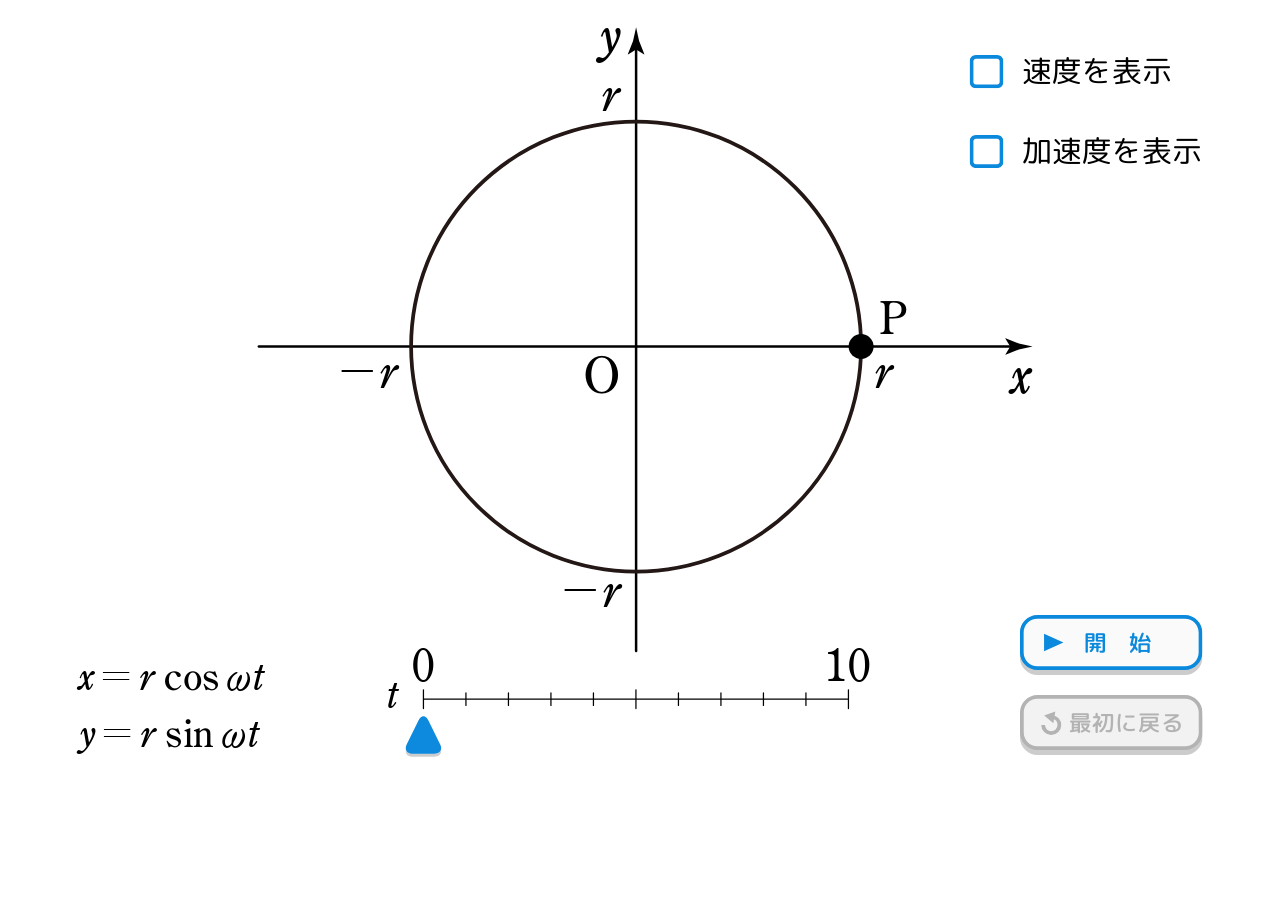
==== CONTENT_06/index.html @ 59f00c8e "create c06" ====
<!DOCTYPE html>
<html lang="jp">

<head>
  <title>等速円運動</title>
  <meta charset="UTF-8" />
  <meta name="viewport"
    content="width=device-width, initial-scale=1.0, minimum-scale=1.0, maximum-scale=1.0, user-scalable=0, viewport-fit=cover" />
  <meta name="robots" content="noindex, nofollow" />
  <link rel="stylesheet" href="css/main.css?ts=20260908" />
  <link type="text/css" rel="stylesheet" href="css/jquery-ui.min.css?ts=20260908" />
  <link rel="stylesheet" href="css/index.css?ts=20260908" />

  <script src="js/jquery-3.2.1.min.js?ts=20260908" defer></script>
  <script src="js/jquery-ui.min.js?ts=20260908" defer></script>
  <script src="js/pinch.js?ts=20260908" defer></script>

  <script src="js/lodash.min.js?ts=20260908" defer></script>
  <script src="js/autoResize.js?ts=20260908" defer></script>
  <script src="js/3D-1.0.2.js?ts=20260908" defer></script>
  <script src="js/config.js?ts=20260908" defer></script>
  <script src="js/snap.svg-min.js?ts=20260908" defer></script>

  <script src="js/c06.js?ts=20260908" defer></script>
</head>

<body touch-action="none" oncontextmenu="return false">
  <div id="overlay" style="width: 100%; height: 100%; z-index: -1; background-color: transparent; position: absolute">
  </div>
  <div id="divBody" style="position: relative; left: 0px; top: 0px; overflow: hidden">
    <svg id="svg_root" width="1024" height="648" viewBox="0 0 1024 648" style="left: 0px">
      <g transform="matrix(1,0,0,1,0,0)" id="background">
        <rect id="rect-bg" width="1024" height="648" style="fill: none; opacity: 0; stroke: none" />
      </g>

      <defs>
        <!-- Filter Shadow -->
        <filter id="drop-shadow-1" filterUnits="userSpaceOnUse">
          <feOffset dx="0" dy="2.5" />
          <feGaussianBlur result="blur" stdDeviation="0" />
          <feFlood flood-color="#000" flood-opacity=".2" />
          <feComposite in2="blur" operator="in" />
          <feComposite in="SourceGraphic" />
        </filter>

        <!-- Checkbox Symbols -->
        <symbol id="checkbox" viewBox="0 0 27 26.47">
          <rect x="1.5" y="1.5" width="24" height="23.47" rx="3.5" ry="3.5" style="fill:#fff; stroke-width:0px;" />
          <path
            d="m22,3c1.08,0,2,.92,2,2v16.47c0,1.08-.92,2-2,2H5c-1.08,0-2-.92-2-2V5c0-1.08.92-2,2-2h17m0-3H5C2.25,0,0,2.25,0,5v16.47c0,2.75,2.25,5,5,5h17c2.75,0,5-2.25,5-5V5c0-2.75-2.25-5-5-5h0Z"
            style="fill:#0b89dd; stroke-width:0px;" />
          <polyline points="6.45 9.34 11.28 17.33 21.09 6.89"
            style="fill:none; stroke:#fff; stroke-miterlimit:10; stroke-width:4px;" />
        </symbol>

        <symbol id="checkbox_-_checked" viewBox="0 0 27 26.47">
          <rect x="1.5" y="1.5" width="24" height="23.47" rx="3.5" ry="3.5" style="fill:#fff; stroke-width:0px;" />
          <path
            d="m22,3c1.08,0,2,.92,2,2v16.47c0,1.08-.92,2-2,2H5c-1.08,0-2-.92-2-2V5c0-1.08.92-2,2-2h17m0-3H5C2.25,0,0,2.25,0,5v16.47c0,2.75,2.25,5,5,5h17c2.75,0,5-2.25,5-5V5c0-2.75-2.25-5-5-5h0Z"
            style="fill:#0b89dd; stroke-width:0px;" />
          <polyline points="6.45 9.34 11.28 17.33 21.09 6.89"
            style="fill:none; stroke:#0b89dd; stroke-miterlimit:10; stroke-width:4px;" />
        </symbol>

        <!-- Button Symbols: 開始 (Start) -->
        <symbol id="_開始-off_2" viewBox="0 0 146 48">
          <g>
            <rect y="4" width="146" height="44" rx="14" ry="14" style="fill:#ccc; stroke-width:0px;" />
            <rect x="1.5" y="1.5" width="143" height="41" rx="12.5" ry="12.5" style="fill:#fafafa; stroke-width:0px;" />
            <path
              d="m132,3c6.07,0,11,4.93,11,11v16c0,6.07-4.93,11-11,11H14c-6.07,0-11-4.93-11-11V14C3,7.93,7.93,3,14,3h118m0-3H14C6.3,0,0,6.3,0,14v16C0,37.7,6.3,44,14,44h118c7.7,0,14-6.3,14-14V14c0-7.7-6.3-14-14-14h0Z"
              style="fill:#0b89dd; stroke-width:0px;" />
            <polygon points="19.31 28.96 19.31 14.96 34.81 21.96 19.31 28.96" style="fill:#0b89dd; stroke-width:0px;" />
            <text transform="translate(51.36 28.98)"
              style="fill:#0b89dd; font-family:rounded-mplus-1p-medium, 'Rounded M+ 1p'; font-size:18px; font-weight:500;">
              <tspan x="0" y="0" style="letter-spacing:1em;">開</tspan>
              <tspan x="36" y="0">始</tspan>
            </text>
          </g>
        </symbol>

        <symbol id="_開始-on_2" viewBox="0 0 146 48">
          <g>
            <rect y="4" width="146" height="44" rx="14" ry="14" style="fill:#0b89dd; stroke-width:0px;" />
            <polygon points="19.31 32.96 19.31 18.96 34.81 25.96 19.31 32.96" style="fill:#fff; stroke-width:0px;" />
            <text transform="translate(51.36 32.98)"
              style="fill:#fff; font-family:rounded-mplus-1p-medium, 'Rounded M+ 1p'; font-size:18px; font-weight:500;">
              <tspan x="0" y="0" style="letter-spacing:1em;">開</tspan>
              <tspan x="36" y="0">始</tspan>
            </text>
          </g>
        </symbol>

        <symbol id="_開始-invalid_2-2" viewBox="0 0 146 48">
          <g>
            <rect y="4" width="146" height="44" rx="14" ry="14" style="fill:#ccc; stroke-width:0px;" />
            <rect x="1.5" y="1.5" width="143" height="41" rx="12.5" ry="12.5" style="fill:#f2f2f2; stroke-width:0px;" />
            <path
              d="m132,3c6.07,0,11,4.93,11,11v16c0,6.07-4.93,11-11,11H14c-6.07,0-11-4.93-11-11V14C3,7.93,7.93,3,14,3h118m0-3H14C6.3,0,0,6.3,0,14v16C0,37.7,6.3,44,14,44h118c7.7,0,14-6.3,14-14V14c0-7.7-6.3-14-14-14h0Z"
              style="fill:#b3b3b3; stroke-width:0px;" />
            <polygon points="19.31 28.96 19.31 14.96 34.81 21.96 19.31 28.96" style="fill:#b3b3b3; stroke-width:0px;" />
            <text transform="translate(51.36 28.98)"
              style="fill:#b3b3b3; font-family:rounded-mplus-1p-medium, 'Rounded M+ 1p'; font-size:18px; font-weight:500;">
              <tspan x="0" y="0" style="letter-spacing:1em;">開</tspan>
              <tspan x="36" y="0">始</tspan>
            </text>
          </g>
        </symbol>

        <!-- Button Symbols: 一時停止 (Pause) -->
        <symbol id="_一時停止-valid_2" viewBox="0 0 146 48">
          <g>
            <rect x="0" y="4" width="146" height="44" rx="14" ry="14" style="fill:#ccc; stroke-width:0px;" />
            <rect x="1.5" y="1.5" width="143" height="41" rx="12.5" ry="12.5" style="fill:#fafafa; stroke-width:0px;" />
            <path
              d="m132,3c6.07,0,11,4.93,11,11v16c0,6.07-4.93,11-11,11H14c-6.07,0-11-4.93-11-11V14C3,7.93,7.93,3,14,3h118m0-3H14C6.3,0,0,6.3,0,14v16c0,7.7,6.3,14,14,14h118c7.7,0,14-6.3,14-14V14c0-7.7-6.3-14-14-14h0Z"
              style="fill:#0b89dd; stroke-width:0px;" />
            <rect x="25.95" y="15.99" width="4" height="13" rx="1" ry="1" style="fill:#0b89dd; stroke-width:0px;" />
            <rect x="32.95" y="15.99" width="4" height="13" rx="1" ry="1" style="fill:#0b89dd; stroke-width:0px;" />
            <text transform="translate(48.05 28.98)"
              style="fill:#0b89dd; font-family:rounded-mplus-1p-medium, 'Rounded M+ 1p'; font-size:18px; font-weight:500;">
              <tspan x="0" y="0">一時停止</tspan>
            </text>
          </g>
        </symbol>

        <symbol id="_一時停止-push_2" viewBox="0 0 146 48">
          <g>
            <rect x="0" y="4" width="146" height="44" rx="14" ry="14" style="fill:#0b89dd; stroke-width:0px;" />
            <rect x="25.95" y="19.99" width="4" height="13" rx="1" ry="1" style="fill:#fff; stroke-width:0px;" />
            <rect x="32.95" y="19.99" width="4" height="13" rx="1" ry="1" style="fill:#fff; stroke-width:0px;" />
            <text transform="translate(48.05 32.98)"
              style="fill:#fff; font-family:rounded-mplus-1p-medium, 'Rounded M+ 1p'; font-size:18px; font-weight:500;">
              <tspan x="0" y="0">一時停止</tspan>
            </text>
          </g>
        </symbol>

        <!-- Button Symbols: 再開 (Resume) -->
        <symbol id="_再開-off_2" viewBox="0 0 146 48">
          <g>
            <rect x="0" y="4" width="146" height="44" rx="14" ry="14" style="fill:#ccc; stroke-width:0px;" />
            <rect x="1.5" y="1.5" width="143" height="41" rx="12.5" ry="12.5" style="fill:#fafafa; stroke-width:0px;" />
            <path
              d="m132,3c6.07,0,11,4.93,11,11v16c0,6.07-4.93,11-11,11H14c-6.07,0-11-4.93-11-11V14C3,7.93,7.93,3,14,3h118m0-3H14C6.3,0,0,6.3,0,14v16c0,7.7,6.3,14,14,14h118c7.7,0,14-6.3,14-14V14c0-7.7-6.3-14-14-14h0Z"
              style="fill:#0b89dd; stroke-width:0px;" />
            <polygon points="19.31 28.96 19.31 14.96 34.81 21.96 19.31 28.96" style="fill:#0b89dd; stroke-width:0px;" />
            <text transform="translate(51.57 28.98)"
              style="fill:#0b89dd; font-family:rounded-mplus-1p-medium, 'Rounded M+ 1p'; font-size:18px; font-weight:500;">
              <tspan x="0" y="0" style="letter-spacing:1em;">再</tspan>
              <tspan x="36" y="0">開</tspan>
            </text>
          </g>
        </symbol>

        <symbol id="_再開-on_2" viewBox="0 0 146 48">
          <g>
            <rect y="4" width="146" height="44" rx="14" ry="14" style="fill:#0b89dd; stroke-width:0px;" />
            <polygon points="19.31 32.96 19.31 18.96 34.81 25.96 19.31 32.96" style="fill:#fff; stroke-width:0px;" />
            <text transform="translate(51.39 32.98)"
              style="fill:#fff; font-family:rounded-mplus-1p-medium, 'Rounded M+ 1p'; font-size:18px; font-weight:500;">
              <tspan x="0" y="0" style="letter-spacing:1em;">再</tspan>
              <tspan x="36" y="0">開</tspan>
            </text>
          </g>
        </symbol>

        <symbol id="_再開-invalid_2" viewBox="0 0 146 48">
          <g>
            <rect x="0" y="4" width="146" height="44" rx="14" ry="14" style="fill:#ccc; stroke-width:0px;" />
            <rect x="1.5" y="1.5" width="143" height="41" rx="12.5" ry="12.5" style="fill:#f2f2f2; stroke-width:0px;" />
            <path
              d="m132,3c6.07,0,11,4.93,11,11v16c0,6.07-4.93,11-11,11H14c-6.07,0-11-4.93-11-11V14C3,7.93,7.93,3,14,3h118m0-3H14C6.3,0,0,6.3,0,14v16c0,7.7,6.3,14,14,14h118c7.7,0,14-6.3,14-14V14c0-7.7-6.3-14-14-14h0Z"
              style="fill:#b3b3b3; stroke-width:0px;" />
            <polygon points="19.31 28.96 19.31 14.96 34.81 21.96 19.31 28.96" style="fill:#b3b3b3; stroke-width:0px;" />
            <text transform="translate(51.36 28.98)"
              style="fill:#b3b3b3; font-family:rounded-mplus-1p-medium, 'Rounded M+ 1p'; font-size:18px; font-weight:500;">
              <tspan x="0" y="0" style="letter-spacing:1em;">再</tspan>
              <tspan x="36" y="0">開</tspan>
            </text>
          </g>
        </symbol>

        <!-- Button Symbols: 最初に戻る (Reset) -->
        <symbol id="_最初に戻る-off_2-7" viewBox="0 0 146 48">
          <g>
            <rect y="4" width="146" height="44" rx="14" ry="14" style="fill:#ccc; stroke-width:0px;" />
            <rect x="1.5" y="1.5" width="143" height="41" rx="12.5" ry="12.5" style="fill:#fafafa; stroke-width:0px;" />
            <path
              d="m132,3c6.07,0,11,4.93,11,11v16c0,6.07-4.93,11-11,11H14c-6.07,0-11-4.93-11-11V14C3,7.93,7.93,3,14,3h118m0-3H14C6.3,0,0,6.3,0,14v16C0,37.7,6.3,44,14,44h118c7.7,0,14-6.3,14-14V14c0-7.7-6.3-14-14-14h0Z"
              style="fill:#0b89dd; stroke-width:0px;" />
            <text transform="translate(39.5 28.98)"
              style="fill:#0b89dd; font-family:rounded-mplus-1p-medium, 'Rounded M+ 1p'; font-size:18px; font-weight:500;">
              <tspan x="0" y="0">最初に戻る</tspan>
            </text>
            <path d="m26.1,17.59c3.07.52,5.4,3.19,5.4,6.41,0,3.59-2.91,6.5-6.5,6.5s-6.5-2.91-6.5-6.5"
              style="fill:none; stroke:#0b89dd; stroke-miterlimit:10; stroke-width:3px;" />
            <polygon points="26.68 22.55 19.3 16.44 28.28 13.11 26.68 22.55" style="fill:#0b89dd; stroke-width:0px;" />
          </g>
        </symbol>

        <symbol id="_最初に戻る-on" viewBox="0 0 146 48">
          <g>
            <rect y="4" width="146" height="44" rx="14" ry="14" style="fill:#0b89dd; stroke-width:0px;" />
            <text transform="translate(39.5 32.98)"
              style="fill:#fafafa; font-family:rounded-mplus-1p-medium, 'Rounded M+ 1p'; font-size:18px; font-weight:500;">
              <tspan x="0" y="0">最初に戻る</tspan>
            </text>
            <path d="m26.1,21.59c3.07.52,5.4,3.19,5.4,6.41,0,3.59-2.91,6.5-6.5,6.5s-6.5-2.91-6.5-6.5"
              style="fill:none; stroke:#fafafa; stroke-miterlimit:10; stroke-width:3px;" />
            <polygon points="26.68 26.55 19.3 20.44 28.28 17.11 26.68 26.55" style="fill:#fafafa; stroke-width:0px;" />
          </g>
        </symbol>

        <symbol id="_最初に戻る-invalid_2" viewBox="0 0 146 48">
          <g>
            <rect y="4" width="146" height="44" rx="14" ry="14" style="fill:#ccc; stroke-width:0px;" />
            <rect x="1.5" y="1.5" width="143" height="41" rx="12.5" ry="12.5" style="fill:#f2f2f2; stroke-width:0px;" />
            <path
              d="m132,3c6.07,0,11,4.93,11,11v16c0,6.07-4.93,11-11,11H14c-6.07,0-11-4.93-11-11V14C3,7.93,7.93,3,14,3h118m0-3H14C6.3,0,0,6.3,0,14v16C0,37.7,6.3,44,14,44h118c7.7,0,14-6.3,14-14V14c0-7.7-6.3-14-14-14h0Z"
              style="fill:#b3b3b3; stroke-width:0px;" />
            <text transform="translate(39.5 28.98)"
              style="fill:#b3b3b3; font-family:rounded-mplus-1p-medium, 'Rounded M+ 1p'; font-size:18px; font-weight:500;">
              <tspan x="0" y="0">最初に戻る</tspan>
            </text>
            <path d="m26.1,17.59c3.07.52,5.4,3.19,5.4,6.41,0,3.59-2.91,6.5-6.5,6.5s-6.5-2.91-6.5-6.5"
              style="fill:none; stroke:#b3b3b3; stroke-miterlimit:10; stroke-width:3px;" />
            <polygon points="26.68 22.55 19.3 16.44 28.28 13.11 26.68 22.55" style="fill:#b3b3b3; stroke-width:0px;" />
          </g>
        </symbol>

        <marker id="arrowhead" markerWidth="18.21" markerHeight="11" refX="2" refY="3.2" orient="auto">
          <polygon style="fill:#231815;" transform="scale(0.52 0.52)"
            points="3.3 5.6, 0.01 0.2, 0.2 0.07, 9.01 3.57, 18.22 5.57, 9.01 7.57, 0.2 11.07, 0.01 10.97"></polygon>
        </marker>
      </defs>

      <!-- Graph Layer: Coordinate Axes, Origin, Labels, Formulas -->
      <g id="graph">
        <!-- Formula Labels -->
        <text transform="translate(63.08 597.42)" style="font-size:30px;">
          <tspan x="0" y="0"
            style="font-family:A-SOTMathCenturyStd-Regular, 'A-SukenOT MathCentury Std'; letter-spacing:.12em;">y=r
          </tspan>
          <tspan x="68.61" y="0" style="font-family:A-SOTCenturyStd-Regular, 'A-SukenOT Century Std';">si</tspan>
          <tspan x="91.62" y="0"
            style="font-family:A-SOTCenturyStd-Regular, 'A-SukenOT Century Std'; letter-spacing:.12em;">n</tspan>
          <tspan x="112.56" y="0" style="font-family:A-SOTGirishaStd-Italic, 'A-SukenOT Girisha Std';">x</tspan>
          <tspan x="134.4" y="0" style="font-family:A-SOTMathCenturyStd-Regular, 'A-SukenOT MathCentury Std';">t</tspan>
        </text>
        <text transform="translate(62.27 551.63)" style="font-size:30px;">
          <tspan x="0" y="0"
            style="font-family:A-SOTMathCenturyStd-Regular, 'A-SukenOT MathCentury Std'; letter-spacing:.12em;">x=r
          </tspan>
          <tspan x="68.82" y="0"
            style="font-family:A-SOTCenturyStd-Regular, 'A-SukenOT Century Std'; letter-spacing:0em;">co</tspan>
          <tspan x="99.72" y="0"
            style="font-family:A-SOTCenturyStd-Regular, 'A-SukenOT Century Std'; letter-spacing:.12em;">s</tspan>
          <tspan x="117.51" y="0" style="font-family:A-SOTGirishaStd-Italic, 'A-SukenOT Girisha Std';">x</tspan>
          <tspan x="139.35" y="0" style="font-family:A-SOTMathCenturyStd-Regular, 'A-SukenOT MathCentury Std';">t
          </tspan>
        </text>

        <!-- Origin Label O -->
        <text transform="translate(466.01 314.13)"
          style="font-family:A-SOTCenturyStd-Regular, 'A-SukenOT Century Std'; font-size:40px;">
          <tspan x="0" y="0">O</tspan>
        </text>

        <!-- X Axis -->
        <text transform="translate(807.93 314.13)"
          style="font-family:A-SOTMathCenturyStd-Regular, 'A-SukenOT MathCentury Std'; font-size:40px; isolation:isolate;">
          <tspan x="0" y="0">x</tspan>
        </text>
        <line x1="207.09" y1="277.22" x2="811.41" y2="277.22"
          style="fill:none; stroke:#000; stroke-linecap:round; stroke-miterlimit:10; stroke-width:2px;" />
        <path
          d="m808.18,277.22l-3.94-6.49.22-.15,10.58,4.2c3.68.81,7.37,1.62,11.05,2.43-3.68.81-7.37,1.62-11.05,2.43l-10.58,4.2-.22-.11,3.94-6.52Z"
          style="stroke-width:0px;" />

        <!-- Y Axis -->
        <text transform="translate(479.09 42.29)"
          style="font-family:A-SOTMathCenturyStd-Regular, 'A-SukenOT MathCentury Std'; font-size:40px; isolation:isolate;">
          <tspan x="0" y="0">y</tspan>
        </text>
        <line x1="508.88" y1="520.73" x2="508.88" y2="36.4"
          style="fill:none; stroke:#000; stroke-linecap:round; stroke-miterlimit:10; stroke-width:2px;" />
        <path
          d="m508.88,39.63l-6.49,3.94-.15-.22,4.2-10.58c.81-3.68,1.62-7.37,2.43-11.05.81,3.68,1.62,7.37,2.43,11.05l4.2,10.58-.11.22-6.52-3.94Z"
          style="stroke-width:0px;" />

        <!-- Axis Value Marks r, -r -->
        <text transform="translate(698.16 310.67)"
          style="font-family:A-SOTMathCenturyStd-Regular, 'A-SukenOT MathCentury Std'; font-size:36px;">
          <tspan x="0" y="0">r</tspan>
        </text>
        <text transform="translate(269.34 310.67)"
          style="font-family:A-SOTMathCenturyStd-Regular, 'A-SukenOT MathCentury Std'; font-size:36px;">
          <tspan x="0" y="0">-r</tspan>
        </text>
        <text transform="translate(480.02 89.02)"
          style="font-family:A-SOTMathCenturyStd-Regular, 'A-SukenOT MathCentury Std'; font-size:36px;">
          <tspan x="0" y="0">r</tspan>
        </text>
        <text transform="translate(447.62 485.51)"
          style="font-family:A-SOTMathCenturyStd-Regular, 'A-SukenOT MathCentury Std'; font-size:36px;">
          <tspan x="0" y="0">-r</tspan>
        </text>
      </g>

      <!-- Scrollbar Layer (Time t slider: t=0 -> 10) -->
      <g id="scrollbar">
        <text transform="translate(329.75 544.58)"
          style="font-family:A-SOTMathCenturyStd-Regular, 'A-SukenOT MathCentury Std'; font-size:36px;">
          <tspan x="0" y="0">0</tspan>
        </text>
        <text id="label-t-max" transform="translate(660.75 544.58)"
          style="font-family:A-SOTMathCenturyStd-Regular, 'A-SukenOT MathCentury Std'; font-size:36px;">
          <tspan x="0" y="0">10</tspan>
        </text>
        <!-- Scale Ticks -->
        <line x1="338.75" y1="551.84" x2="338.75" y2="566.84"
          style="fill:none; stroke:#000; stroke-linecap:round; stroke-miterlimit:10;" />
        <line x1="372.75" y1="554.34" x2="372.75" y2="564.34"
          style="fill:none; stroke:#000; stroke-linecap:round; stroke-miterlimit:10;" />
        <line x1="406.75" y1="554.34" x2="406.75" y2="564.34"
          style="fill:none; stroke:#000; stroke-linecap:round; stroke-miterlimit:10;" />
        <line x1="440.75" y1="554.34" x2="440.75" y2="564.34"
          style="fill:none; stroke:#000; stroke-linecap:round; stroke-miterlimit:10;" />
        <line x1="474.75" y1="554.34" x2="474.75" y2="564.34"
          style="fill:none; stroke:#000; stroke-linecap:round; stroke-miterlimit:10;" />
        <line x1="508.75" y1="551.84" x2="508.75" y2="566.84"
          style="fill:none; stroke:#000; stroke-linecap:round; stroke-miterlimit:10;" />
        <line x1="542.75" y1="554.34" x2="542.75" y2="564.34"
          style="fill:none; stroke:#000; stroke-linecap:round; stroke-miterlimit:10;" />
        <line x1="576.75" y1="554.34" x2="576.75" y2="564.34"
          style="fill:none; stroke:#000; stroke-linecap:round; stroke-miterlimit:10;" />
        <line x1="610.75" y1="554.34" x2="610.75" y2="564.34"
          style="fill:none; stroke:#000; stroke-linecap:round; stroke-miterlimit:10;" />
        <line x1="644.75" y1="554.34" x2="644.75" y2="564.34"
          style="fill:none; stroke:#000; stroke-linecap:round; stroke-miterlimit:10;" />
        <line x1="678.75" y1="551.84" x2="678.75" y2="566.84"
          style="fill:none; stroke:#000; stroke-linecap:round; stroke-miterlimit:10;" />
        <!-- Axis Line -->
        <line x1="678.75" y1="559.34" x2="338.75" y2="559.34"
          style="fill:none; stroke:#000; stroke-linecap:round; stroke-miterlimit:10;" />

        <text transform="translate(308.88 566.65)"
          style="font-family:A-SOTMathCenturyStd-Regular, 'A-SukenOT MathCentury Std'; font-size:30px;">
          <tspan x="0" y="0">t</tspan>
        </text>

        <!-- Drag Slider Interactive Zone -->
        <rect id="slider" class="slider-bar cursor-pointer" x="338.75" y="535" width="340" height="65"
          style="fill: white; opacity: 0.001; stroke: none;" />

        <!-- Drag Point Thumb -->
        <g id="drag-point-container" transform="translate(0, 0)">
          <path id="drag-point" class="slider-bar cursor-pointer"
            d="m334.89,576.28c2.12-4.27,5.59-4.27,7.72,0l9.47,19.04c2.12,4.27.02,7.76-4.68,7.76h-17.3c-4.69,0-6.8-3.49-4.68-7.76l9.47-19.04Z"
            style="fill:#0b89dd; filter:url(#drop-shadow-1); stroke-width:0px;" />
        </g>
      </g>

      <!-- Geometry Objects: Circle Orbit, OP Segment, Omega T Arc & Label -->
      <g id="object">
        <!-- Main Circular Orbit (Radius r = 180, Center (508.88, 277.22)) -->
        <circle cx="508.88" cy="277.22" r="180" style="fill:none; stroke:#231815; stroke-width:3px;" />

        <!-- Connecting Line OP -->
        <line id="lineOP" x1="508.88" y1="277.22" x2="508.88" y2="97.22"
          style="fill:none; stroke:#231815; stroke-width:2px; visibility:hidden;" />

        <!-- Angle Arc / Spiral Curve for omega*t -->
        <polyline id="arrowAngle" points=""
          style="fill:none; stroke:#231815; stroke-miterlimit:10; stroke-width:2px; visibility:hidden;" />
        <polygon id="arrowheadAngle" points="" style="fill:#231815; stroke-width:0px; visibility:hidden;" />

        <!-- Omega T Label -->
        <g id="textOmegaT" style="visibility:hidden;">
          <text transform="translate(0 0)" style="font-size:36px;">
            <tspan x="0" y="0" style="font-family:A-SOTGirishaStd-Italic, 'A-SukenOT Girisha Std';">x
            </tspan>
            <tspan x="26.21" y="0" style="font-family:A-SOTMathCenturyStd-Regular, 'A-SukenOT MathCentury Std';">t
            </tspan>
          </text>
        </g>
      </g>

      <!-- Physical Arrows Layer: Velocity Vector (v) & Acceleration Vector (a) -->
      <g id="arrow">
        <!-- Acceleration Vector (Blue #0b89dd) -->
        <g id="groupAcceleration" style="visibility:hidden;">
          <line id="lineA" x1="508.88" y1="97.22" x2="508.88" y2="154.5"
            style="fill:none; stroke:#0b89dd; stroke-width:5px;" />
          <polygon id="arrowheadA" points="503.06 150.53 508.88 172.22 514.69 150.53 503.06 150.53"
            style="fill:#0b89dd; stroke-width:0px;" />
          <g id="labelA" transform="translate(471.06 155.12)">
            <text style="fill:#0b89dd; font-family:A-SOTGirishaStd-Italic, 'A-SukenOT Girisha Std'; font-size:36px;">
              <tspan x="0" y="0">a</tspan>
            </text>
            <line x1="1.72" y1="-25.76" x2="16.41" y2="-25.76" style="fill:none; stroke:#0b89dd; stroke-width:1.5px;" />
            <polygon points="15.22 -24.02 21.72 -25.76 15.22 -27.5 15.22 -24.02"
              style="fill:#0b89dd; stroke-width:0px;" />
          </g>
        </g>

        <!-- Velocity Vector (Orange-Red #ff4b00) -->
        <g id="groupVelocity" style="visibility:hidden;">
          <line id="lineV" x1="508.88" y1="97.22" x2="414.09" y2="97.22"
            style="fill:none; stroke:#ff4b00; stroke-width:5px;" />
          <polygon id="arrowheadV" points="418.06 91.4 396.38 97.22 418.06 103.03 418.06 91.4"
            style="fill:#ff4b00; stroke-width:0px;" />
          <g id="labelV" transform="translate(408.98 79.34)">
            <text
              style="fill:#ff4b00; font-family:A-SOTMathCenturyStd-Regular, 'A-SukenOT MathCentury Std'; font-size:36px;">
              <tspan x="0" y="0">v</tspan>
            </text>
            <line x1="1.72" y1="-25.76" x2="16.4" y2="-25.76" style="fill:none; stroke:#ff4b00; stroke-width:1.5px;" />
            <polygon points="15.22 -24.02 21.72 -25.76 15.22 -27.5 15.22 -24.02"
              style="fill:#ff4b00; stroke-width:0px;" />
          </g>
        </g>
      </g>

      <!-- Dot Layer: Point P -->
      <g id="dot">
        <circle id="pointP" cx="508.88" cy="97.22" r="10" style="fill:#000; stroke-width:0px;" />
        <text id="textP" transform="translate(520.42 86.22)"
          style="font-family:A-SOTCenturyStd-Regular, 'A-SukenOT Century Std'; font-size:36px;">
          <tspan x="0" y="0">P</tspan>
        </text>
      </g>

      <!-- Buttons & Checkboxes Control Panel -->
      <g id="buttons-control">
        <!-- Checkbox: 速度を表示 -->
        <g id="group-chk-velocity" class="cursor-pointer">
          <use id="chk-velocity-unchecked" width="27" height="26.47" transform="translate(775.72 44.06)"
            href="#checkbox" style="visibility:visible;"></use>
          <use id="chk-velocity-checked" width="27" height="26.47" transform="translate(775.72 44.06)"
            href="#checkbox_-_checked" style="visibility:hidden;"></use>
          <text transform="translate(817.89 65.41)"
            style="font-family:rounded-mplus-1p-regular, 'Rounded M+ 1p'; font-size:24px;">
            <tspan x="0" y="0">速度を表示</tspan>
          </text>
          <rect id="hit-chk-velocity" x="770" y="38" width="220" height="40"
            style="fill:white; opacity:0.001; stroke:none;" />
        </g>

        <!-- Checkbox: 加速度を表示 -->
        <g id="group-chk-accel" class="cursor-pointer">
          <use id="chk-accel-unchecked" width="27" height="26.47" transform="translate(775.72 108.01)" href="#checkbox"
            style="visibility:visible;"></use>
          <use id="chk-accel-checked" width="27" height="26.47" transform="translate(775.72 108.01)"
            href="#checkbox_-_checked" style="visibility:hidden;"></use>
          <text transform="translate(817.89 129.36)"
            style="font-family:rounded-mplus-1p-regular, 'Rounded M+ 1p'; font-size:24px;">
            <tspan x="0" y="0">加速度を表示</tspan>
          </text>
          <rect id="hit-chk-accel" x="770" y="102" width="220" height="40"
            style="fill:white; opacity:0.001; stroke:none;" />
        </g>

        <!-- Button Play / Pause / Resume Group -->
        <g id="btn-play-group">
          <!-- Play (開始) -->
          <use id="btn-play-valid" class="btn-play cursor-pointer" width="146" height="48"
            transform="translate(815.92 492)" href="#_開始-off_2" style="visibility:visible;"></use>
          <use id="btn-play-push" class="btn-play cursor-pointer" width="146" height="48"
            transform="translate(815.92 492)" href="#_開始-on_2" style="visibility:hidden;"></use>
          <use id="btn-play-invalid" class="btn-play" width="146" height="48" transform="translate(815.92 492)"
            href="#_開始-invalid_2-2" style="visibility:hidden;"></use>

          <!-- Pause (一時停止) -->
          <use id="btn-pause-valid" class="btn-pause cursor-pointer" width="146" height="48"
            transform="translate(815.92 492)" href="#_一時停止-valid_2" style="visibility:hidden;"></use>
          <use id="btn-pause-push" class="btn-pause cursor-pointer" width="146" height="48"
            transform="translate(815.92 492)" href="#_一時停止-push_2" style="visibility:hidden;"></use>

          <!-- Resume (再開) -->
          <use id="btn-resume-valid" class="btn-resume cursor-pointer" width="146" height="48"
            transform="translate(815.92 492)" href="#_再開-off_2" style="visibility:hidden;"></use>
          <use id="btn-resume-push" class="btn-resume cursor-pointer" width="146" height="48"
            transform="translate(815.92 492)" href="#_再開-on_2" style="visibility:hidden;"></use>
          <use id="btn-resume-invalid" class="btn-resume" width="146" height="48" transform="translate(815.92 492)"
            href="#_再開-invalid_2" style="visibility:hidden;"></use>
        </g>

        <!-- Button Reset Group (最初に戻る) -->
        <g id="btn-reset-group">
          <g id="btn-reset">
            <use id="btn-reset-valid" class="btn-reset cursor-pointer" width="146" height="48"
              transform="translate(816 556)" href="#_最初に戻る-off_2-7" style="visibility:hidden;"></use>
            <use id="btn-reset-push" class="btn-reset cursor-pointer" width="146" height="48"
              transform="translate(816 556)" href="#_最初に戻る-on" style="visibility:hidden;"></use>
          </g>
          <use id="btn-reset-invalid" class="btn-reset" width="146" height="48" transform="translate(816 556)"
            href="#_最初に戻る-invalid_2" style="visibility:visible;"></use>
        </g>
      </g>
      <g>
        <rect id="rect-overlay" x="0" y="0" width="2000" height="2000" class="cursor-pointer"
          style="visibility: hidden; fill: transparent; opacity: 0.5"></rect>
      </g>
    </svg>
  </div>
</body>

</html>
<!-- (C) 2026 Suken Shuppan. -->
---- CONTENT_06/css/main.css ----
#divBody {
    -webkit-user-select: none; /* webkit (safari, chrome) browsers */
    -moz-user-select: none; /* mozilla browsers */
    -khtml-user-select: none; /* webkit (konqueror) browsers */
    -ms-user-select: none; /* IE10+ */
    opacity: 0;
}

/* ------------- NEW -------------- */
* {
    margin: 0;
    padding: 0;
}

body {
    touch-action: none;
    background-color: #fff;
    overflow: hidden;
    -webkit-tap-highlight-color: rgba(0, 0, 0, 0);
}

.btn-bg .item-top {
    opacity: 0;
}

.btn-bg:hover .item-background {
    opacity: 0;
}

.btn-bg:hover .item-top {
    opacity: 1;
}

.draggable-zone {
    opacity: 0.001;
}

.draggable-zone:focus {
    outline: none !important;
}

.btn-pointer,
.cursor-pointer {
    cursor: pointer;
}
.cursor-pencil {
    background: gray;
    width: 32px;
    height: 32px;
    cursor: url(../images/pencilicon.png) 0 31, auto;
}

#graph-grid {
    opacity: 0;
}

#svg_root {
    background-color: transparent;
}

@font-face {
    font-family: "A-SOTCenturyStd-Regular";
    src: url(../font/A-SOTCenturyStd-Regular.woff);
}
@font-face {
    font-family: "A-SOTJMathCenturyStd-Bold";
    src: url(../font/A-SOTJMathCenturyStd-Bold.woff);
}
@font-face {
    font-family: "A-SOTMathCenturyStd-Regular";
    src: url(../font/A-SOTMathCenturyStd-Regular.woff) format("opentype");
}

@font-face {
    font-family: "YuGo-Bold-83pv-RKSJ-H";
    src: url(../font/yugothib-sub.woff) format("opentype");
}

/* @font-face {
    font-family: "rounded-mplus-1p-medium";
    src: url(../font/rounded-mplus-1p-medium.woff);
} */


@font-face {
    font-family: "rounded-mplus-1c-medium";
    src: url(../font/rounded-mplus-1c-regular.woff) format("opentype");
}

@font-face {
    font-family: "rounded-mplus-1c-regular";
    src: url(../font/rounded-mplus-1c-regular.woff) format("opentype");
}

@font-face {
    font-family: "rounded-l-mplus-1c-medium";
    src: url(../font/rounded-l-mplus-1c-medium.woff);
}
@font-face {
    font-family: "rounded-l-mplus-1c-regular";
    src: url(../font/rounded-l-mplus-1c-regular.woff);
}
@font-face {
    font-family: "A-SOTGothicStd-Regular";
    src: url(../font/A-SOTGothicStd-Regular.woff);
}
@font-face {
    font-family: "A-SOTGirishaStd-Italic";
    src: url(../font/A-SOTGirishaStd-Italic.woff);
}
@font-face {
    font-family: "A-SOTJMathCenturyStd-Regular";
    src: url(../font/A-SOTJMathCenturyStd-Regular.woff);
}
@font-face {
    font-family: "fontello";
    src: url(../font/fontello.woff);
}

@font-face {
    font-family: "HiraKakuPro-W3-83pv-RKSJ-H";
    src: url(../font/Hiragino-Kaku-Gothic-Pro.woff);
}

@font-face {
    font-family: "MOGSuujiSI-K40";
    src: url(../font/MOGSuujiSI-K40.otf) format("opentype");
}

/* g[id*="-disabled"] {
    cursor: default;
}
use[id*="-disabled"] {
    cursor: default;
}

g[id*="-inactive"],
use[id*="-inactive"],
g[id*="rd-"] {
    cursor: pointer;
} */

.rect-disabled {
    cursor: default !important;
}

:focus-visible,
:focus {
    outline: 0px !important;
}

#svg-pattern-1,
#svg-pattern-2,
#svg-pattern-3,
#svg-pattern-4,
#svg-pattern-5 {
    visibility: hidden;
    opacity: 0.2;
}

#svg-pattern-5 {
    visibility: visible;
}

#pencil,
#eraser {
    /* cursor: none; */
}
---- CONTENT_06/css/index.css ----
@charset "UTF-8";

@-ms-viewport {
    width: auto;
    initial-scale: 1;
    user-zoom: fixed;
}
@viewport {
    width: device-width;
    initial-scale: 1;
    user-zoom: fixed;
}
.line_blue {
    cursor: move;
    transition: transform 0.1s ease;
}
.line_red {
    stroke: red;
}
.grid {
    stroke: lightgrey;
    stroke-width: 0.1;
}
html {
    touch-action: none;
    -ms-touch-action: none;
}
body {
    font-family: "遊ゴシック", "YuGothic", "メイリオ", "Hiragino Kaku Gothic Pro", sans-serif;
    width: 100%;
    height: 100%;
}
.refuseusel {
    user-select: none;
    -moz-user-select: none;
    -webkit-user-select: none;
    -ms-user-select: none;
    -o-user-select: none;
    -ms-content-zooming: none;
    -ms-overflow-style: none;
    /* */
    -ms-touch-action: none;
    touch-action: none;
}
/*
 * コンテンツ背景サイズは 1480×1000 (SVGA)
 */
#stage_0 {
    width: 1480px;
    height: 1000px;
    margin: 0 auto;
    /*	overflow: hidden; */
}

#stage_1 {
    width: 1480px; /* 1480 - 1 × 2 */
    height: 1000px; /* 1000 - 1 × 2 */
    /* border: 1px solid black;
    background-color: white; */
}

.contbase {
    left: 0;
    top: 0;
    right: 0;
    bottom: 0;
    overflow: hidden;
    background-color: #fff;
}

.stagebase {
    position: absolute;
    margin: 0 auto;
    overflow: hidden;
    height: 100%;
    left: 0;
    right: 0;
}
#Canvas {
    position: absolute;
    width: 100%;
    height: 100%;
    pointer-events: none;
}

.Mycanvas {
    position: absolute;
    width: 100%;
    height: 100%;
    z-index: 2144480000;
    pointer-events: none;
}

img {
    width: 90%;
    height: auto;
    border: 5px #ffffff solid;
    line-height: 1em;
    margin: 0% 5%;
    user-select: none;
    pointer-events: none;
}

.btnPN {
    height: 5%;
    width: 10%;
    min-width: 50px;
    margin: 1%;
    font-weight: bold;
    background-color: #003350;
    color: #ffffff;
}

#testText {
    position: absolute;
    width: 100%;
    height: 100%;
    pointer-events: none;
}

#txtTestText {
    width: 25%;
    height: 25%;
    border: 2px inset #999999;
    margin: 2px;
    font-size: 10px;
    resize: none;
}

#testCall {
    z-index: 2144481000;
    position: absolute;
    width: 50%;
    height: 7%;
    right: 0;
}

#callText {
    border: 2px inset #999999;
}

#testCall2 {
    z-index: 2144481000;
    position: absolute;
    width: 37%;
    height: 7%;
    top: 7%;
    right: 0;
}

.callButton {
    width: 10%;
    min-width: 50px;
    margin: 1%;
    font-weight: bold;
    background-color: #003350;
    color: #ffffff;
}
@font-face {
    font-family: "A-SOTCenturyStd-Regular";
    src: url(../font/A-SOTCenturyStd-Regular.woff);
}
@font-face {
    font-family: "A-SOTJMathCenturyStd-Regular";
    src: url(../font/A-SOTJMathCenturyStd-Regular.otf);
}


@font-face {
    font-family: "rounded-mplus-1c-regular";
    src: url(../font/rounded-mplus-1c-regular.woff);
}
@font-face {
    font-family: "rounded-mplus-1c-medium";
    src: url(../font/rounded-mplus-1c-medium.woff);
}

@font-face {
    font-family: "rounded-mplus-1p-medium";
    src: url(../font/rounded-mplus-1p-medium-sub.woff);
}
@font-face {
    font-family: "rounded-mplus-1p-regular";
    src: url(../font/rounded-mplus-1p-regular-sub.woff);
}

@font-face {
    font-family: "A-SOTGirishaStd-Italic";
    src: url(../font/A-SOTGirishaStd-Italic.woff);
}
.blinking {
    animation: blinkingAnimation 2s infinite;
  }

  @keyframes blinkingAnimation {
    0% { opacity: 0.8; }
    50% { opacity: 0.2; }
    100% { opacity: 0.8; }
  }
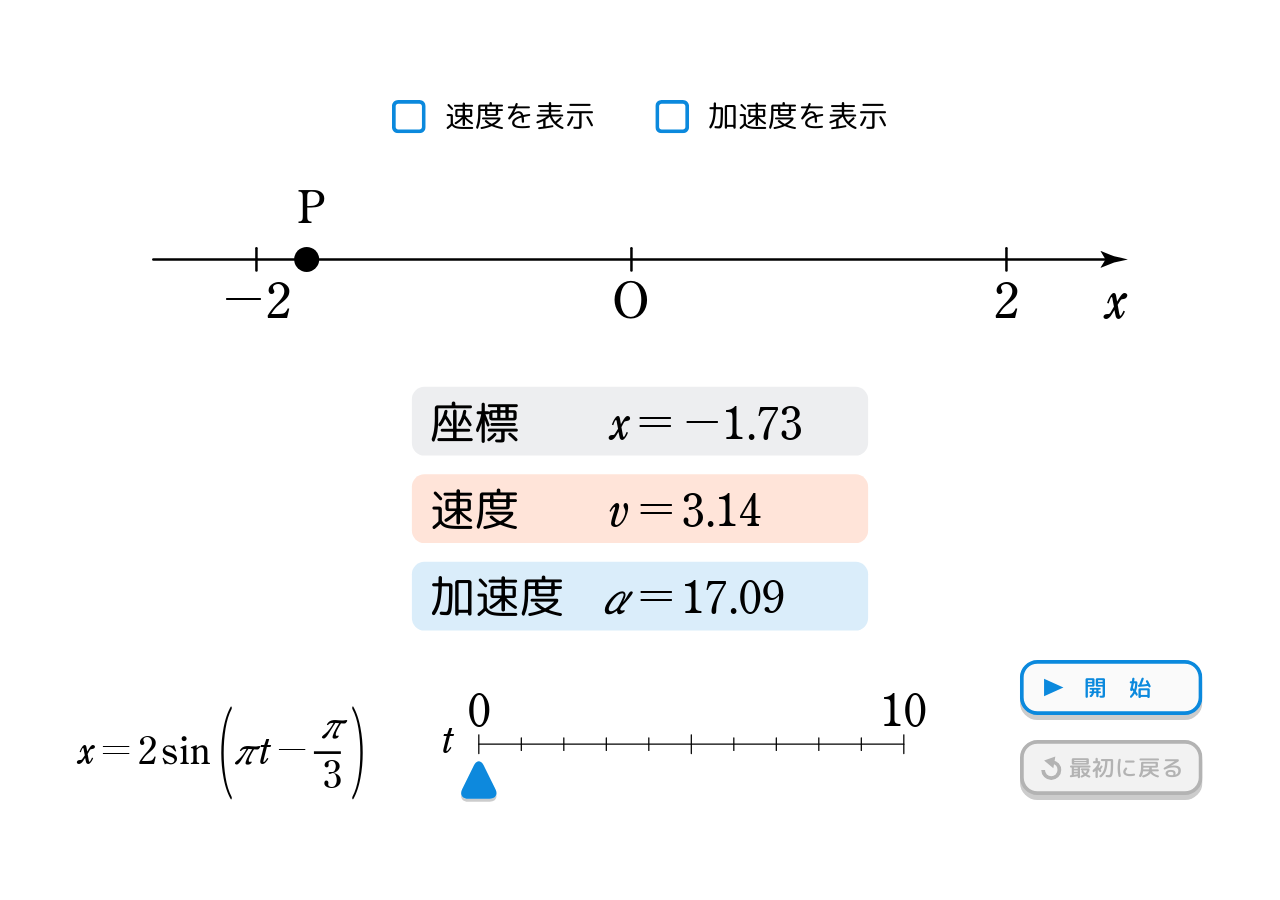
==== commit 616e2b2b: "c06" ====
--- a/CONTENT_06/index.html
+++ b/CONTENT_06/index.html
@@ -237,30 +237,6 @@
 
       <!-- Graph Layer: Coordinate Axes, Origin, Labels, Formulas -->
       <g id="graph">
-        <!-- Formula Labels -->
-        <text transform="translate(63.08 597.42)" style="font-size:30px;">
-          <tspan x="0" y="0"
-            style="font-family:A-SOTMathCenturyStd-Regular, 'A-SukenOT MathCentury Std'; letter-spacing:.12em;">y=r
-          </tspan>
-          <tspan x="68.61" y="0" style="font-family:A-SOTCenturyStd-Regular, 'A-SukenOT Century Std';">si</tspan>
-          <tspan x="91.62" y="0"
-            style="font-family:A-SOTCenturyStd-Regular, 'A-SukenOT Century Std'; letter-spacing:.12em;">n</tspan>
-          <tspan x="112.56" y="0" style="font-family:A-SOTGirishaStd-Italic, 'A-SukenOT Girisha Std';">x</tspan>
-          <tspan x="134.4" y="0" style="font-family:A-SOTMathCenturyStd-Regular, 'A-SukenOT MathCentury Std';">t</tspan>
-        </text>
-        <text transform="translate(62.27 551.63)" style="font-size:30px;">
-          <tspan x="0" y="0"
-            style="font-family:A-SOTMathCenturyStd-Regular, 'A-SukenOT MathCentury Std'; letter-spacing:.12em;">x=r
-          </tspan>
-          <tspan x="68.82" y="0"
-            style="font-family:A-SOTCenturyStd-Regular, 'A-SukenOT Century Std'; letter-spacing:0em;">co</tspan>
-          <tspan x="99.72" y="0"
-            style="font-family:A-SOTCenturyStd-Regular, 'A-SukenOT Century Std'; letter-spacing:.12em;">s</tspan>
-          <tspan x="117.51" y="0" style="font-family:A-SOTGirishaStd-Italic, 'A-SukenOT Girisha Std';">x</tspan>
-          <tspan x="139.35" y="0" style="font-family:A-SOTMathCenturyStd-Regular, 'A-SukenOT MathCentury Std';">t
-          </tspan>
-        </text>
-
         <!-- Origin Label O -->
         <text transform="translate(466.01 314.13)"
           style="font-family:A-SOTCenturyStd-Regular, 'A-SukenOT Century Std'; font-size:40px;">
@@ -268,133 +244,165 @@
         </text>
 
         <!-- X Axis -->
-        <text transform="translate(807.93 314.13)"
+        <text transform="translate(883.84 218.43)"
           style="font-family:A-SOTMathCenturyStd-Regular, 'A-SukenOT MathCentury Std'; font-size:40px; isolation:isolate;">
           <tspan x="0" y="0">x</tspan>
         </text>
-        <line x1="207.09" y1="277.22" x2="811.41" y2="277.22"
+        <line x1="122.66" y1="171.52" x2="887.66" y2="171.52"
           style="fill:none; stroke:#000; stroke-linecap:round; stroke-miterlimit:10; stroke-width:2px;" />
         <path
-          d="m808.18,277.22l-3.94-6.49.22-.15,10.58,4.2c3.68.81,7.37,1.62,11.05,2.43-3.68.81-7.37,1.62-11.05,2.43l-10.58,4.2-.22-.11,3.94-6.52Z"
+          d="m884.43,171.52l-3.94-6.49.22-.15,10.58,4.2c3.68.81,7.37,1.62,11.05,2.43-3.68.81-7.37,1.62-11.05,2.43l-10.58,4.2-.22-.11,3.94-6.52Z"
           style="stroke-width:0px;" />
 
-        <!-- Y Axis -->
-        <text transform="translate(479.09 42.29)"
-          style="font-family:A-SOTMathCenturyStd-Regular, 'A-SukenOT MathCentury Std'; font-size:40px; isolation:isolate;">
-          <tspan x="0" y="0">y</tspan>
-        </text>
-        <line x1="508.88" y1="520.73" x2="508.88" y2="36.4"
+        <!-- Axis Value Marks 2, -2, O -->
+        <line x1="205.16" y1="162.63" x2="205.16" y2="180.4"
           style="fill:none; stroke:#000; stroke-linecap:round; stroke-miterlimit:10; stroke-width:2px;" />
-        <path
-          d="m508.88,39.63l-6.49,3.94-.15-.22,4.2-10.58c.81-3.68,1.62-7.37,2.43-11.05.81,3.68,1.62,7.37,2.43,11.05l4.2,10.58-.11.22-6.52-3.94Z"
-          style="stroke-width:0px;" />
-
-        <!-- Axis Value Marks r, -r -->
-        <text transform="translate(698.16 310.67)"
-          style="font-family:A-SOTMathCenturyStd-Regular, 'A-SukenOT MathCentury Std'; font-size:36px;">
-          <tspan x="0" y="0">r</tspan>
-        </text>
-        <text transform="translate(269.34 310.67)"
-          style="font-family:A-SOTMathCenturyStd-Regular, 'A-SukenOT MathCentury Std'; font-size:36px;">
-          <tspan x="0" y="0">-r</tspan>
-        </text>
-        <text transform="translate(480.02 89.02)"
-          style="font-family:A-SOTMathCenturyStd-Regular, 'A-SukenOT MathCentury Std'; font-size:36px;">
-          <tspan x="0" y="0">r</tspan>
-        </text>
-        <text transform="translate(447.62 485.51)"
-          style="font-family:A-SOTMathCenturyStd-Regular, 'A-SukenOT MathCentury Std'; font-size:36px;">
-          <tspan x="0" y="0">-r</tspan>
+        <line x1="505.16" y1="162.63" x2="505.16" y2="180.4"
+          style="fill:none; stroke:#000; stroke-linecap:round; stroke-miterlimit:10; stroke-width:2px;" />
+        <line x1="805.16" y1="162.63" x2="805.16" y2="180.4"
+          style="fill:none; stroke:#000; stroke-linecap:round; stroke-miterlimit:10; stroke-width:2px;" />
+
+        <text transform="translate(177.16 218.43)"
+          style="font-family:A-SOTMathCenturyStd-Regular, 'A-SukenOT MathCentury Std'; font-size:40px;">
+          <tspan x="0" y="0">-2</tspan>
+        </text>
+        <text transform="translate(489.68 218.43)"
+          style="font-family:A-SOTCenturyStd-Regular, 'A-SukenOT Century Std'; font-size:40px;">
+          <tspan x="0" y="0">O</tspan>
+        </text>
+        <text transform="translate(795.16 218.43)"
+          style="font-family:A-SOTMathCenturyStd-Regular, 'A-SukenOT MathCentury Std'; font-size:40px;">
+          <tspan x="0" y="0">2</tspan>
         </text>
       </g>
 
       <!-- Scrollbar Layer (Time t slider: t=0 -> 10) -->
       <g id="scrollbar">
-        <text transform="translate(329.75 544.58)"
+        <text transform="translate(374.05 544.58)"
           style="font-family:A-SOTMathCenturyStd-Regular, 'A-SukenOT MathCentury Std'; font-size:36px;">
           <tspan x="0" y="0">0</tspan>
         </text>
-        <text id="label-t-max" transform="translate(660.75 544.58)"
+        <text id="label-t-max" transform="translate(705.05 544.58)"
           style="font-family:A-SOTMathCenturyStd-Regular, 'A-SukenOT MathCentury Std'; font-size:36px;">
           <tspan x="0" y="0">10</tspan>
         </text>
         <!-- Scale Ticks -->
-        <line x1="338.75" y1="551.84" x2="338.75" y2="566.84"
-          style="fill:none; stroke:#000; stroke-linecap:round; stroke-miterlimit:10;" />
-        <line x1="372.75" y1="554.34" x2="372.75" y2="564.34"
-          style="fill:none; stroke:#000; stroke-linecap:round; stroke-miterlimit:10;" />
-        <line x1="406.75" y1="554.34" x2="406.75" y2="564.34"
-          style="fill:none; stroke:#000; stroke-linecap:round; stroke-miterlimit:10;" />
-        <line x1="440.75" y1="554.34" x2="440.75" y2="564.34"
-          style="fill:none; stroke:#000; stroke-linecap:round; stroke-miterlimit:10;" />
-        <line x1="474.75" y1="554.34" x2="474.75" y2="564.34"
-          style="fill:none; stroke:#000; stroke-linecap:round; stroke-miterlimit:10;" />
-        <line x1="508.75" y1="551.84" x2="508.75" y2="566.84"
-          style="fill:none; stroke:#000; stroke-linecap:round; stroke-miterlimit:10;" />
-        <line x1="542.75" y1="554.34" x2="542.75" y2="564.34"
-          style="fill:none; stroke:#000; stroke-linecap:round; stroke-miterlimit:10;" />
-        <line x1="576.75" y1="554.34" x2="576.75" y2="564.34"
-          style="fill:none; stroke:#000; stroke-linecap:round; stroke-miterlimit:10;" />
-        <line x1="610.75" y1="554.34" x2="610.75" y2="564.34"
-          style="fill:none; stroke:#000; stroke-linecap:round; stroke-miterlimit:10;" />
-        <line x1="644.75" y1="554.34" x2="644.75" y2="564.34"
-          style="fill:none; stroke:#000; stroke-linecap:round; stroke-miterlimit:10;" />
-        <line x1="678.75" y1="551.84" x2="678.75" y2="566.84"
+        <line x1="383.05" y1="551.84" x2="383.05" y2="566.84"
+          style="fill:none; stroke:#000; stroke-linecap:round; stroke-miterlimit:10;" />
+        <line x1="417.05" y1="554.34" x2="417.05" y2="564.34"
+          style="fill:none; stroke:#000; stroke-linecap:round; stroke-miterlimit:10;" />
+        <line x1="451.05" y1="554.34" x2="451.05" y2="564.34"
+          style="fill:none; stroke:#000; stroke-linecap:round; stroke-miterlimit:10;" />
+        <line x1="485.05" y1="554.34" x2="485.05" y2="564.34"
+          style="fill:none; stroke:#000; stroke-linecap:round; stroke-miterlimit:10;" />
+        <line x1="519.05" y1="554.34" x2="519.05" y2="564.34"
+          style="fill:none; stroke:#000; stroke-linecap:round; stroke-miterlimit:10;" />
+        <line x1="553.05" y1="551.84" x2="553.05" y2="566.84"
+          style="fill:none; stroke:#000; stroke-linecap:round; stroke-miterlimit:10;" />
+        <line x1="587.05" y1="554.34" x2="587.05" y2="564.34"
+          style="fill:none; stroke:#000; stroke-linecap:round; stroke-miterlimit:10;" />
+        <line x1="621.05" y1="554.34" x2="621.05" y2="564.34"
+          style="fill:none; stroke:#000; stroke-linecap:round; stroke-miterlimit:10;" />
+        <line x1="655.05" y1="554.34" x2="655.05" y2="564.34"
+          style="fill:none; stroke:#000; stroke-linecap:round; stroke-miterlimit:10;" />
+        <line x1="689.05" y1="554.34" x2="689.05" y2="564.34"
+          style="fill:none; stroke:#000; stroke-linecap:round; stroke-miterlimit:10;" />
+        <line x1="723.05" y1="551.84" x2="723.05" y2="566.84"
           style="fill:none; stroke:#000; stroke-linecap:round; stroke-miterlimit:10;" />
         <!-- Axis Line -->
-        <line x1="678.75" y1="559.34" x2="338.75" y2="559.34"
-          style="fill:none; stroke:#000; stroke-linecap:round; stroke-miterlimit:10;" />
-
-        <text transform="translate(308.88 566.65)"
+        <line x1="723.05" y1="559.34" x2="383.05" y2="559.34"
+          style="fill:none; stroke:#000; stroke-linecap:round; stroke-miterlimit:10;" />
+
+        <text transform="translate(353.18 566.65)"
           style="font-family:A-SOTMathCenturyStd-Regular, 'A-SukenOT MathCentury Std'; font-size:30px;">
           <tspan x="0" y="0">t</tspan>
         </text>
 
         <!-- Drag Slider Interactive Zone -->
-        <rect id="slider" class="slider-bar cursor-pointer" x="338.75" y="535" width="340" height="65"
+        <rect id="slider" class="slider-bar cursor-pointer" x="383.05" y="535" width="340" height="65"
           style="fill: white; opacity: 0.001; stroke: none;" />
 
         <!-- Drag Point Thumb -->
         <g id="drag-point-container" transform="translate(0, 0)">
           <path id="drag-point" class="slider-bar cursor-pointer"
-            d="m334.89,576.28c2.12-4.27,5.59-4.27,7.72,0l9.47,19.04c2.12,4.27.02,7.76-4.68,7.76h-17.3c-4.69,0-6.8-3.49-4.68-7.76l9.47-19.04Z"
+            d="m379.19,576.28c2.12-4.27,5.59-4.27,7.72,0l9.47,19.04c2.12,4.27.02,7.76-4.68,7.76h-17.3c-4.69,0-6.8-3.49-4.68-7.76l9.47-19.04Z"
             style="fill:#0b89dd; filter:url(#drop-shadow-1); stroke-width:0px;" />
         </g>
+      </g>
       </g>
 
       <!-- Geometry Objects: Circle Orbit, OP Segment, Omega T Arc & Label -->
       <g id="object">
-        <!-- Main Circular Orbit (Radius r = 180, Center (508.88, 277.22)) -->
-        <circle cx="508.88" cy="277.22" r="180" style="fill:none; stroke:#231815; stroke-width:3px;" />
-
-        <!-- Connecting Line OP -->
-        <line id="lineOP" x1="508.88" y1="277.22" x2="508.88" y2="97.22"
-          style="fill:none; stroke:#231815; stroke-width:2px; visibility:hidden;" />
-
-        <!-- Angle Arc / Spiral Curve for omega*t -->
-        <polyline id="arrowAngle" points=""
-          style="fill:none; stroke:#231815; stroke-miterlimit:10; stroke-width:2px; visibility:hidden;" />
-        <polygon id="arrowheadAngle" points="" style="fill:#231815; stroke-width:0px; visibility:hidden;" />
-
-        <!-- Omega T Label -->
-        <g id="textOmegaT" style="visibility:hidden;">
-          <text transform="translate(0 0)" style="font-size:36px;">
-            <tspan x="0" y="0" style="font-family:A-SOTGirishaStd-Italic, 'A-SukenOT Girisha Std';">x
-            </tspan>
-            <tspan x="26.21" y="0" style="font-family:A-SOTMathCenturyStd-Regular, 'A-SukenOT MathCentury Std';">t
-            </tspan>
-          </text>
-        </g>
+        <!-- Coordinate -->
+        <rect x="329.5" y="273.44" width="365" height="55" rx="10" ry="10" style="fill:#edeef0; stroke-width:0px;" />
+        <text transform="translate(344.03 314.93)"
+          style="font-family:rounded-mplus-1p-regular, 'Rounded M+ 1p'; font-size:36px;">座標</text>
+        <text transform="translate(488.06 314.93)"
+          style="font-family:A-SOTMathCenturyStd-Regular, 'A-SukenOT MathCentury Std'; font-size:36px;">
+          <tspan x="0" y="0" style="letter-spacing:.12em;">x=</tspan>
+          <tspan id="val_x" x="57.74" y="0">-1.73</tspan>
+        </text>
+
+        <!-- Velocity -->
+        <rect x="329.5" y="343.44" width="365" height="55" rx="10" ry="10" style="fill:#ffe4d9; stroke-width:0px;" />
+        <text transform="translate(344.03 384.61)"
+          style="font-family:rounded-mplus-1p-regular, 'Rounded M+ 1p'; font-size:36px;">速度</text>
+        <text transform="translate(485.78 384.61)"
+          style="font-family:A-SOTMathCenturyStd-Regular, 'A-SukenOT MathCentury Std'; font-size:36px;">
+          <tspan x="0" y="0" style="letter-spacing:.12em;">v=</tspan>
+          <tspan id="val_v" x="59.94" y="0">3.14</tspan>
+        </text>
+
+        <!-- Acceleration -->
+        <rect x="329.5" y="413.44" width="365" height="55" rx="10" ry="10" style="fill:#daedfa; stroke-width:0px;" />
+        <text transform="translate(344.03 454.68)"
+          style="font-family:rounded-mplus-1p-regular, 'Rounded M+ 1p'; font-size:36px;">加速度</text>
+        <text transform="translate(481.92 454.68)" style="font-size:36px;">
+          <tspan x="0" y="0" style="font-family:A-SOTGirishaStd-Italic, 'A-SukenOT Girisha Std'; font-style:italic;">a
+          </tspan>
+          <tspan x="26.93" y="0"
+            style="font-family:A-SOTMathCenturyStd-Regular, 'A-SukenOT MathCentury Std'; letter-spacing:.12em;">=
+          </tspan>
+          <tspan id="val_a" x="63.83" y="0"
+            style="font-family:A-SOTMathCenturyStd-Regular, 'A-SukenOT MathCentury Std';">17.09</tspan>
+        </text>
+
+        <!-- Formula bottom left -->
+        <text transform="translate(62.27 575.21)" style="font-size:30px;">
+          <tspan x="0" y="0"
+            style="font-family:A-SOTMathCenturyStd-Regular, 'A-SukenOT MathCentury Std'; letter-spacing:.12em;">x=
+          </tspan>
+          <tspan x="48.12" y="0" style="font-family:A-SOTMathCenturyStd-Regular, 'A-SukenOT MathCentury Std';">2</tspan>
+          <tspan x="66.87" y="0" style="font-family:A-SOTCenturyStd-Regular, 'A-SukenOT Century Std';">sin</tspan>
+          <tspan x="107.07" y="0"
+            style="font-family:A-SOTCenturyStd-Regular, 'A-SukenOT Century Std'; letter-spacing:.12em;"> </tspan>
+          <tspan x="124.32" y="0"
+            style="font-family:A-SOTGirishaStd-Italic, 'A-SukenOT Girisha Std'; font-style:italic;">p</tspan>
+          <tspan x="144.03" y="0"
+            style="font-family:A-SOTMathCenturyStd-Regular, 'A-SukenOT MathCentury Std'; letter-spacing:.12em;">t-
+          </tspan>
+          <tspan x="194.02" y="-20.48"
+            style="font-family:A-SOTGirishaStd-Italic, 'A-SukenOT Girisha Std'; font-style:italic;">p</tspan>
+          <tspan x="188.88" y="0" style="font-family:KozGoPr6N-Regular-90ms-RKSJ-H, 'Kozuka Gothic Pr6N';">─</tspan>
+          <tspan x="196.38" y="19.52" style="font-family:A-SOTMathCenturyStd-Regular, 'A-SukenOT MathCentury Std';">3
+          </tspan>
+        </text>
+        <text transform="translate(174.67 593.28) scale(.4 1)"
+          style="font-family:A-SOTMathCenturyStd-Regular, 'A-SukenOT MathCentury Std'; font-size:80px;">
+          <tspan x="0" y="0" xml:space="preserve" style="letter-spacing:.12em;">( </tspan>
+          <tspan x="206" y="0" style="letter-spacing:.37em;"> </tspan>
+          <tspan x="268" y="0" style="letter-spacing:.25em;">)</tspan>
+        </text>
+      </g>
       </g>
 
       <!-- Physical Arrows Layer: Velocity Vector (v) & Acceleration Vector (a) -->
       <g id="arrow">
         <!-- Acceleration Vector (Blue #0b89dd) -->
         <g id="groupAcceleration" style="visibility:hidden;">
-          <line id="lineA" x1="508.88" y1="97.22" x2="508.88" y2="154.5"
+          <line id="lineA" x1="505.16" y1="171.52" x2="505.16" y2="171.52"
             style="fill:none; stroke:#0b89dd; stroke-width:5px;" />
-          <polygon id="arrowheadA" points="503.06 150.53 508.88 172.22 514.69 150.53 503.06 150.53"
-            style="fill:#0b89dd; stroke-width:0px;" />
+          <polygon id="arrowheadA" points="" style="fill:#0b89dd; stroke-width:0px;" />
           <g id="labelA" transform="translate(471.06 155.12)">
             <text style="fill:#0b89dd; font-family:A-SOTGirishaStd-Italic, 'A-SukenOT Girisha Std'; font-size:36px;">
               <tspan x="0" y="0">a</tspan>
@@ -407,10 +415,9 @@
 
         <!-- Velocity Vector (Orange-Red #ff4b00) -->
         <g id="groupVelocity" style="visibility:hidden;">
-          <line id="lineV" x1="508.88" y1="97.22" x2="414.09" y2="97.22"
+          <line id="lineV" x1="505.16" y1="171.52" x2="505.16" y2="171.52"
             style="fill:none; stroke:#ff4b00; stroke-width:5px;" />
-          <polygon id="arrowheadV" points="418.06 91.4 396.38 97.22 418.06 103.03 418.06 91.4"
-            style="fill:#ff4b00; stroke-width:0px;" />
+          <polygon id="arrowheadV" points="" style="fill:#ff4b00; stroke-width:0px;" />
           <g id="labelV" transform="translate(408.98 79.34)">
             <text
               style="fill:#ff4b00; font-family:A-SOTMathCenturyStd-Regular, 'A-SukenOT MathCentury Std'; font-size:36px;">
@@ -422,11 +429,30 @@
           </g>
         </g>
       </g>
+      </g>
+
+      <!-- Velocity Vector (Orange-Red #ff4b00) -->
+      <g id="groupVelocity" style="visibility:hidden;">
+        <line id="lineV" x1="508.88" y1="97.22" x2="414.09" y2="97.22"
+          style="fill:none; stroke:#ff4b00; stroke-width:5px;" />
+        <polygon id="arrowheadV" points="418.06 91.4 396.38 97.22 418.06 103.03 418.06 91.4"
+          style="fill:#ff4b00; stroke-width:0px;" />
+        <g id="labelV" transform="translate(408.98 79.34)">
+          <text
+            style="fill:#ff4b00; font-family:A-SOTMathCenturyStd-Regular, 'A-SukenOT MathCentury Std'; font-size:36px;">
+            <tspan x="0" y="0">v</tspan>
+          </text>
+          <line x1="1.72" y1="-25.76" x2="16.4" y2="-25.76" style="fill:none; stroke:#ff4b00; stroke-width:1.5px;" />
+          <polygon points="15.22 -24.02 21.72 -25.76 15.22 -27.5 15.22 -24.02"
+            style="fill:#ff4b00; stroke-width:0px;" />
+        </g>
+      </g>
+      </g>
 
       <!-- Dot Layer: Point P -->
       <g id="dot">
-        <circle id="pointP" cx="508.88" cy="97.22" r="10" style="fill:#000; stroke-width:0px;" />
-        <text id="textP" transform="translate(520.42 86.22)"
+        <circle id="pointP" cx="505.16" cy="171.52" r="10" style="fill:#000; stroke-width:0px;" />
+        <text id="textP" transform="translate(497.16 142.52)"
           style="font-family:A-SOTCenturyStd-Regular, 'A-SukenOT Century Std'; font-size:36px;">
           <tspan x="0" y="0">P</tspan>
         </text>
@@ -436,29 +462,29 @@
       <g id="buttons-control">
         <!-- Checkbox: 速度を表示 -->
         <g id="group-chk-velocity" class="cursor-pointer">
-          <use id="chk-velocity-unchecked" width="27" height="26.47" transform="translate(775.72 44.06)"
+          <use id="chk-velocity-unchecked" width="27" height="26.47" transform="translate(313.55 44.06)"
             href="#checkbox" style="visibility:visible;"></use>
-          <use id="chk-velocity-checked" width="27" height="26.47" transform="translate(775.72 44.06)"
+          <use id="chk-velocity-checked" width="27" height="26.47" transform="translate(313.55 44.06)"
             href="#checkbox_-_checked" style="visibility:hidden;"></use>
-          <text transform="translate(817.89 65.41)"
+          <text transform="translate(355.71 65.41)"
             style="font-family:rounded-mplus-1p-regular, 'Rounded M+ 1p'; font-size:24px;">
             <tspan x="0" y="0">速度を表示</tspan>
           </text>
-          <rect id="hit-chk-velocity" x="770" y="38" width="220" height="40"
+          <rect id="hit-chk-velocity" x="308" y="38" width="220" height="40"
             style="fill:white; opacity:0.001; stroke:none;" />
         </g>
 
         <!-- Checkbox: 加速度を表示 -->
         <g id="group-chk-accel" class="cursor-pointer">
-          <use id="chk-accel-unchecked" width="27" height="26.47" transform="translate(775.72 108.01)" href="#checkbox"
+          <use id="chk-accel-unchecked" width="27" height="26.47" transform="translate(524.29 44.06)" href="#checkbox"
             style="visibility:visible;"></use>
-          <use id="chk-accel-checked" width="27" height="26.47" transform="translate(775.72 108.01)"
+          <use id="chk-accel-checked" width="27" height="26.47" transform="translate(524.29 44.06)"
             href="#checkbox_-_checked" style="visibility:hidden;"></use>
-          <text transform="translate(817.89 129.36)"
+          <text transform="translate(566.45 65.41)"
             style="font-family:rounded-mplus-1p-regular, 'Rounded M+ 1p'; font-size:24px;">
             <tspan x="0" y="0">加速度を表示</tspan>
           </text>
-          <rect id="hit-chk-accel" x="770" y="102" width="220" height="40"
+          <rect id="hit-chk-accel" x="520" y="38" width="220" height="40"
             style="fill:white; opacity:0.001; stroke:none;" />
         </g>
 
